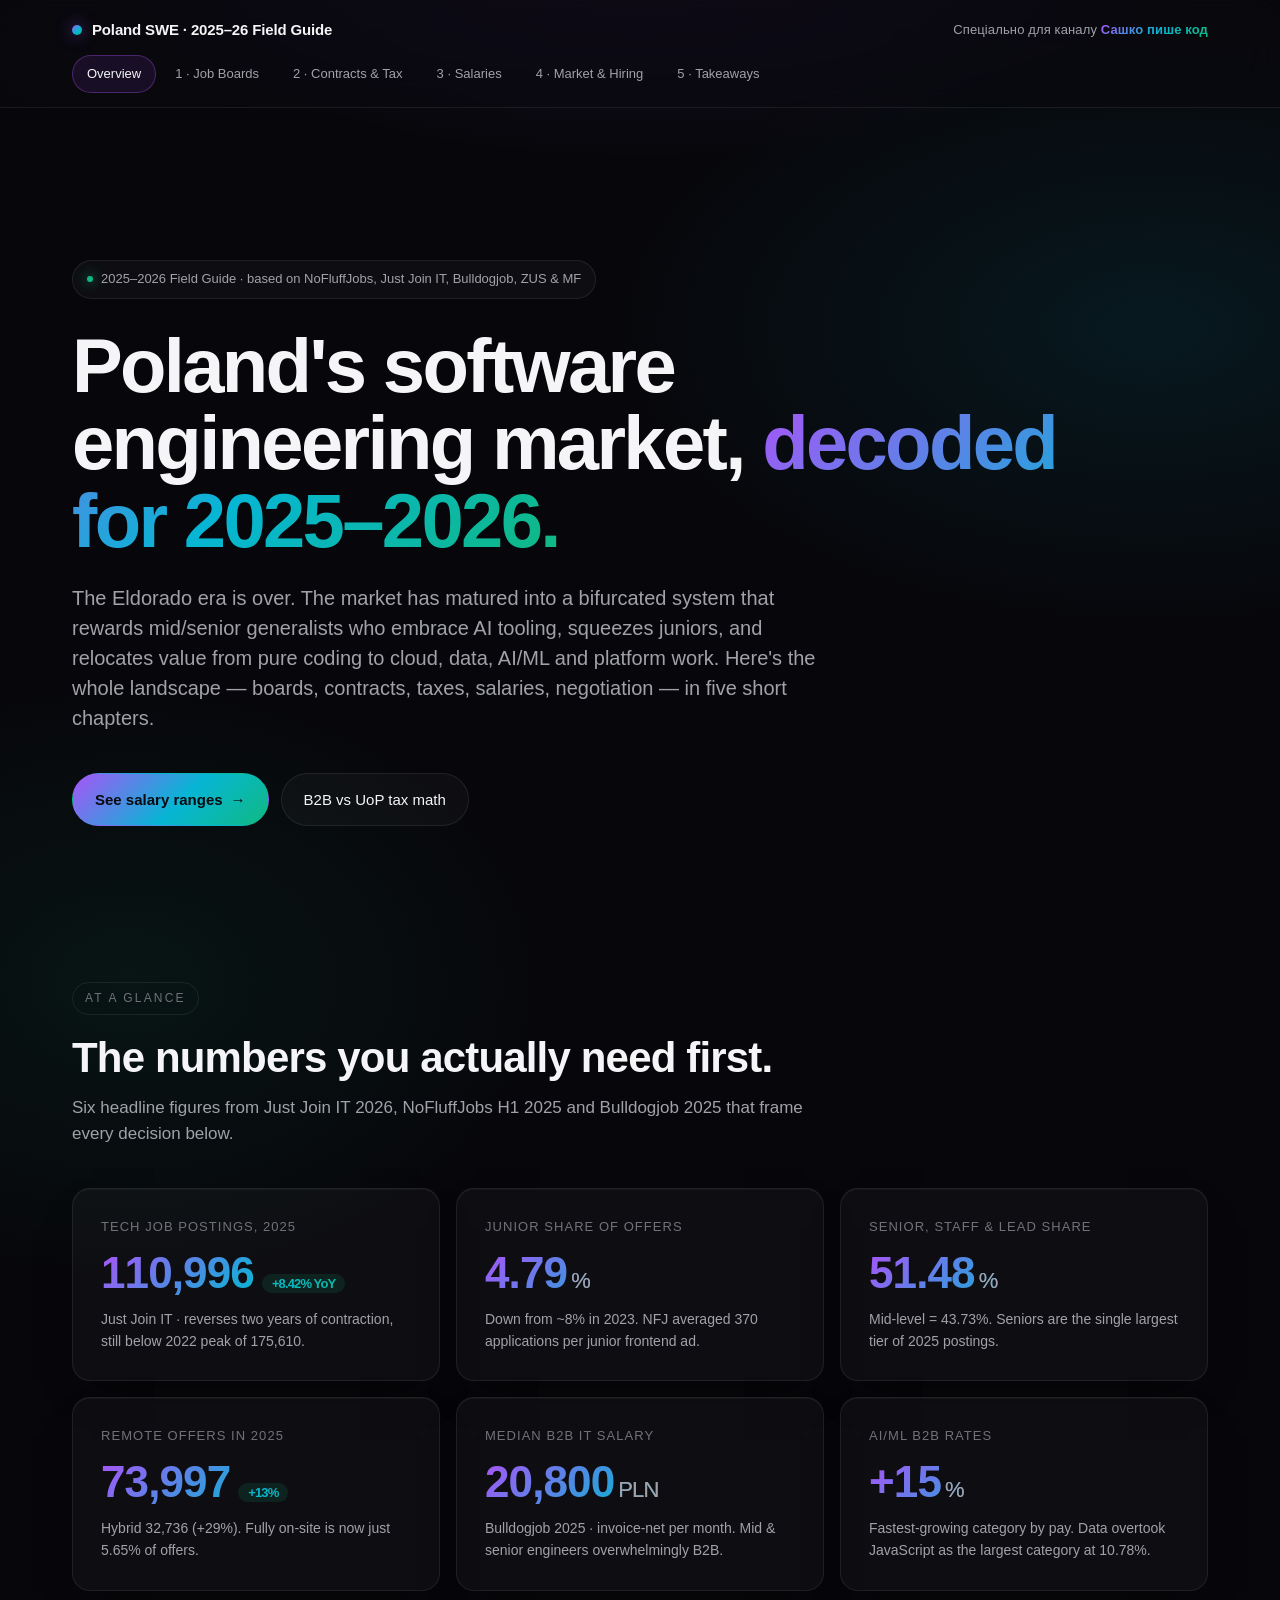
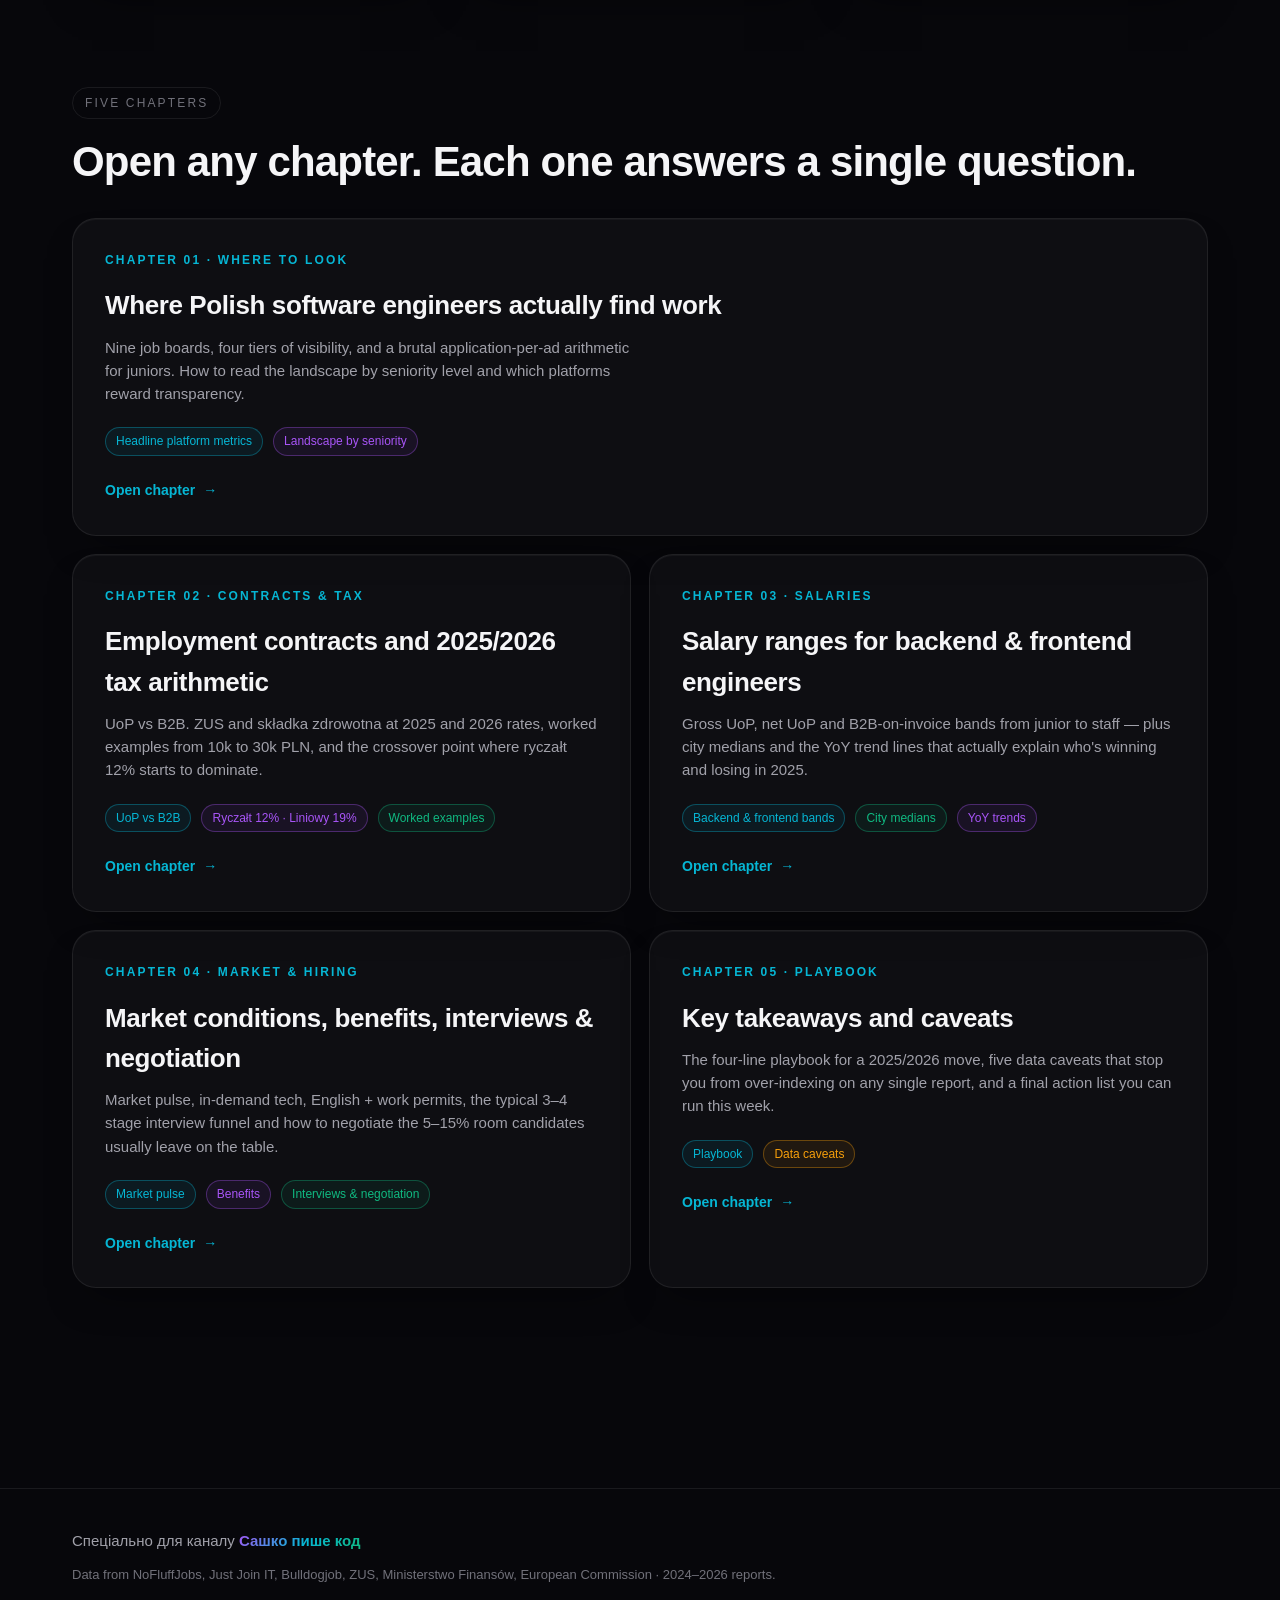
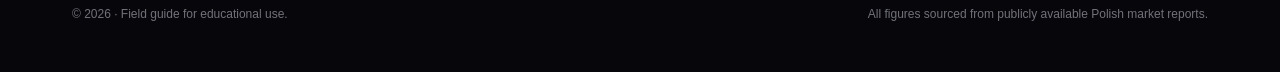
==== index.html @ 4f1bda91 "Add Poland SWE market 2025–2026 field guide (static HTML) Made-with: Cursor" ====
<!doctype html>
<html lang="en">
<head>
  <meta charset="utf-8" />
  <title>Poland SWE Market 2025–2026 · Overview</title>
  <meta name="viewport" content="width=1280" />
  <link rel="stylesheet" href="styles.css" />
</head>
<body>
  <header class="site-header">
    <div class="site-header__inner">
      <div class="site-header__top">
        <div class="wordmark">
          <span class="wordmark__dot"></span>
          <span>Poland SWE &middot; 2025–26 Field Guide</span>
        </div>
        <div class="channel-tag">
          Спеціально для каналу
          <a class="channel-link" href="https://www.youtube.com/@dev.sashko" target="_blank" rel="noopener">Сашко пише код</a>
        </div>
      </div>
      <nav class="site-nav">
        <a class="site-nav__link is-active" href="index.html">Overview</a>
        <a class="site-nav__link" href="01-job-boards.html">1 · Job Boards</a>
        <a class="site-nav__link" href="02-contracts-tax.html">2 · Contracts &amp; Tax</a>
        <a class="site-nav__link" href="03-salaries.html">3 · Salaries</a>
        <a class="site-nav__link" href="04-market-conditions.html">4 · Market &amp; Hiring</a>
        <a class="site-nav__link" href="05-takeaways.html">5 · Takeaways</a>
      </nav>
    </div>
  </header>

  <main>
    <section class="hero">
      <span class="hero__eyebrow"><span class="dot"></span> 2025–2026 Field Guide · based on NoFluffJobs, Just Join IT, Bulldogjob, ZUS &amp; MF</span>
      <h1 class="hero__title">
        Poland's software engineering market, <span class="grad">decoded for 2025&ndash;2026.</span>
      </h1>
      <p class="hero__sub">
        The Eldorado era is over. The market has matured into a bifurcated system that rewards mid/senior generalists who embrace AI tooling, squeezes juniors, and relocates value from pure coding to cloud, data, AI/ML and platform work. Here's the whole landscape — boards, contracts, taxes, salaries, negotiation — in five short chapters.
      </p>
      <div class="hero__ctas">
        <a class="btn btn--primary" href="03-salaries.html">See salary ranges <span class="btn__arrow">→</span></a>
        <a class="btn" href="02-contracts-tax.html">B2B vs UoP tax math</a>
      </div>
    </section>

    <section class="section">
      <div class="section-head">
        <span class="section__eyebrow">At a glance</span>
        <h2 class="section__title">The numbers you actually need first.</h2>
        <p class="section__sub">Six headline figures from Just Join IT 2026, NoFluffJobs H1 2025 and Bulldogjob 2025 that frame every decision below.</p>
      </div>
      <div class="stat-grid stat-grid--6">
        <div class="stat">
          <div class="stat__label">Tech job postings, 2025</div>
          <div class="stat__value">110,996<span class="stat__delta stat__delta--up">+8.42% YoY</span></div>
          <div class="stat__hint">Just Join IT · reverses two years of contraction, still below 2022 peak of 175,610.</div>
        </div>
        <div class="stat">
          <div class="stat__label">Junior share of offers</div>
          <div class="stat__value">4.79<span class="stat__unit">%</span></div>
          <div class="stat__hint">Down from ~8% in 2023. NFJ averaged 370 applications per junior frontend ad.</div>
        </div>
        <div class="stat">
          <div class="stat__label">Senior, staff &amp; lead share</div>
          <div class="stat__value">51.48<span class="stat__unit">%</span></div>
          <div class="stat__hint">Mid-level = 43.73%. Seniors are the single largest tier of 2025 postings.</div>
        </div>
        <div class="stat">
          <div class="stat__label">Remote offers in 2025</div>
          <div class="stat__value">73,997<span class="stat__delta stat__delta--up">+13%</span></div>
          <div class="stat__hint">Hybrid 32,736 (+29%). Fully on-site is now just 5.65% of offers.</div>
        </div>
        <div class="stat">
          <div class="stat__label">Median B2B IT salary</div>
          <div class="stat__value">20,800<span class="stat__unit">PLN</span></div>
          <div class="stat__hint">Bulldogjob 2025 · invoice-net per month. Mid &amp; senior engineers overwhelmingly B2B.</div>
        </div>
        <div class="stat">
          <div class="stat__label">AI/ML B2B rates</div>
          <div class="stat__value">+15<span class="stat__unit">%</span></div>
          <div class="stat__hint">Fastest-growing category by pay. Data overtook JavaScript as the largest category at 10.78%.</div>
        </div>
      </div>
    </section>

    <section class="section">
      <div class="section-head">
        <span class="section__eyebrow">Five chapters</span>
        <h2 class="section__title">Open any chapter. Each one answers a single question.</h2>
      </div>
      <div class="chapter-grid">
        <a class="chapter" href="01-job-boards.html">
          <div class="chapter__num">Chapter 01 · Where to look</div>
          <div class="chapter__title">Where Polish software engineers actually find work</div>
          <div class="chapter__desc">Nine job boards, four tiers of visibility, and a brutal application-per-ad arithmetic for juniors. How to read the landscape by seniority level and which platforms reward transparency.</div>
          <div class="chapter__meta">
            <span class="pill pill--cyan">Headline platform metrics</span>
            <span class="pill pill--violet">Landscape by seniority</span>
          </div>
          <span class="chapter__arrow">Open chapter <span class="arrow">→</span></span>
        </a>
        <a class="chapter" href="02-contracts-tax.html">
          <div class="chapter__num">Chapter 02 · Contracts &amp; tax</div>
          <div class="chapter__title">Employment contracts and 2025/2026 tax arithmetic</div>
          <div class="chapter__desc">UoP vs B2B. ZUS and składka zdrowotna at 2025 and 2026 rates, worked examples from 10k to 30k PLN, and the crossover point where ryczałt 12% starts to dominate.</div>
          <div class="chapter__meta">
            <span class="pill pill--cyan">UoP vs B2B</span>
            <span class="pill pill--violet">Ryczałt 12% · Liniowy 19%</span>
            <span class="pill pill--mint">Worked examples</span>
          </div>
          <span class="chapter__arrow">Open chapter <span class="arrow">→</span></span>
        </a>
        <a class="chapter" href="03-salaries.html">
          <div class="chapter__num">Chapter 03 · Salaries</div>
          <div class="chapter__title">Salary ranges for backend &amp; frontend engineers</div>
          <div class="chapter__desc">Gross UoP, net UoP and B2B-on-invoice bands from junior to staff — plus city medians and the YoY trend lines that actually explain who's winning and losing in 2025.</div>
          <div class="chapter__meta">
            <span class="pill pill--cyan">Backend &amp; frontend bands</span>
            <span class="pill pill--mint">City medians</span>
            <span class="pill pill--violet">YoY trends</span>
          </div>
          <span class="chapter__arrow">Open chapter <span class="arrow">→</span></span>
        </a>
        <a class="chapter" href="04-market-conditions.html">
          <div class="chapter__num">Chapter 04 · Market &amp; hiring</div>
          <div class="chapter__title">Market conditions, benefits, interviews &amp; negotiation</div>
          <div class="chapter__desc">Market pulse, in-demand tech, English + work permits, the typical 3–4 stage interview funnel and how to negotiate the 5–15% room candidates usually leave on the table.</div>
          <div class="chapter__meta">
            <span class="pill pill--cyan">Market pulse</span>
            <span class="pill pill--violet">Benefits</span>
            <span class="pill pill--mint">Interviews &amp; negotiation</span>
          </div>
          <span class="chapter__arrow">Open chapter <span class="arrow">→</span></span>
        </a>
        <a class="chapter" href="05-takeaways.html">
          <div class="chapter__num">Chapter 05 · Playbook</div>
          <div class="chapter__title">Key takeaways and caveats</div>
          <div class="chapter__desc">The four-line playbook for a 2025/2026 move, five data caveats that stop you from over-indexing on any single report, and a final action list you can run this week.</div>
          <div class="chapter__meta">
            <span class="pill pill--cyan">Playbook</span>
            <span class="pill pill--warm">Data caveats</span>
          </div>
          <span class="chapter__arrow">Open chapter <span class="arrow">→</span></span>
        </a>
      </div>
    </section>
  </main>

  <footer class="site-footer">
    <div class="site-footer__inner">
      <div class="site-footer__tag">
        Спеціально для каналу
        <a class="channel-link" href="https://www.youtube.com/@dev.sashko" target="_blank" rel="noopener">Сашко пише код</a>
      </div>
      <div class="site-footer__meta">
        Data from NoFluffJobs, Just Join IT, Bulldogjob, ZUS, Ministerstwo Finansów, European Commission · 2024–2026 reports.
      </div>
      <div class="site-footer__foot">
        <span>© 2026 · Field guide for educational use.</span>
        <span>All figures sourced from publicly available Polish market reports.</span>
      </div>
    </div>
  </footer>
</body>
</html>
---- styles.css ----
/* =========================================================
   Poland SWE Market 2025-2026 — shared design system
   Apple × modern-AI dark theme, desktop-only (1200px content)
   ========================================================= */

*,
*::before,
*::after {
  box-sizing: border-box;
  margin: 0;
  padding: 0;
}

:root {
  --bg: #07070b;
  --bg-elev: #0f0f15;
  --bg-card: rgba(255, 255, 255, 0.03);
  --border: rgba(255, 255, 255, 0.08);
  --border-strong: rgba(255, 255, 255, 0.14);
  --text: #f5f5f7;
  --text-dim: #a1a1aa;
  --text-muted: #71717a;

  --accent-1: #a855f7; /* violet */
  --accent-2: #06b6d4; /* cyan */
  --accent-3: #10b981; /* mint */
  --accent-warm: #f59e0b;
  --accent-danger: #ef4444;

  --grad: linear-gradient(135deg, #a855f7 0%, #06b6d4 55%, #10b981 100%);
  --grad-soft: linear-gradient(135deg, rgba(168, 85, 247, 0.18), rgba(6, 182, 212, 0.14), rgba(16, 185, 129, 0.18));

  --radius-sm: 10px;
  --radius: 18px;
  --radius-lg: 24px;

  --shadow-card: 0 1px 0 rgba(255, 255, 255, 0.04) inset, 0 20px 40px -20px rgba(0, 0, 0, 0.6);
  --shadow-hero: 0 40px 80px -40px rgba(168, 85, 247, 0.35);

  --content: 1200px;
}

html {
  background: var(--bg);
  color-scheme: dark;
}

body {
  font-family: -apple-system, BlinkMacSystemFont, "SF Pro Display", "SF Pro Text", "Inter", "Segoe UI", sans-serif;
  font-size: 16px;
  line-height: 1.55;
  color: var(--text);
  background:
    radial-gradient(1100px 600px at 50% -200px, rgba(168, 85, 247, 0.18), transparent 60%),
    radial-gradient(900px 500px at 90% 10%, rgba(6, 182, 212, 0.10), transparent 60%),
    radial-gradient(700px 500px at 10% 30%, rgba(16, 185, 129, 0.08), transparent 60%),
    var(--bg);
  min-height: 100vh;
  min-width: 1280px;
  -webkit-font-smoothing: antialiased;
  text-rendering: optimizeLegibility;
}

a {
  color: inherit;
  text-decoration: none;
}

/* =========================================================
   Header / nav
   ========================================================= */

.site-header {
  position: sticky;
  top: 0;
  z-index: 50;
  backdrop-filter: saturate(160%) blur(20px);
  -webkit-backdrop-filter: saturate(160%) blur(20px);
  background: rgba(10, 10, 15, 0.65);
  border-bottom: 1px solid var(--border);
}

.site-header__inner {
  max-width: var(--content);
  margin: 0 auto;
  padding: 18px 32px 0;
}

.site-header__top {
  display: flex;
  align-items: center;
  justify-content: space-between;
  gap: 24px;
}

.wordmark {
  display: flex;
  align-items: center;
  gap: 10px;
  font-weight: 600;
  font-size: 15px;
  letter-spacing: -0.01em;
}

.wordmark__dot {
  width: 10px;
  height: 10px;
  border-radius: 999px;
  background: var(--grad);
  box-shadow: 0 0 16px rgba(168, 85, 247, 0.65);
}

.channel-tag {
  font-size: 13px;
  color: var(--text-dim);
  letter-spacing: 0.01em;
}

.channel-link {
  background: var(--grad);
  -webkit-background-clip: text;
  background-clip: text;
  -webkit-text-fill-color: transparent;
  font-weight: 600;
  border-bottom: 1px solid transparent;
  transition: border-color 0.2s ease;
}

.channel-link:hover {
  border-bottom-color: rgba(168, 85, 247, 0.5);
}

.site-nav {
  display: flex;
  gap: 4px;
  margin-top: 14px;
  padding-bottom: 14px;
  overflow-x: auto;
}

.site-nav__link {
  padding: 8px 14px;
  border-radius: 999px;
  font-size: 13px;
  color: var(--text-dim);
  border: 1px solid transparent;
  transition: color 0.2s ease, background 0.2s ease, border-color 0.2s ease;
  white-space: nowrap;
}

.site-nav__link:hover {
  color: var(--text);
  background: rgba(255, 255, 255, 0.04);
  border-color: var(--border);
}

.site-nav__link.is-active {
  color: var(--text);
  background: rgba(168, 85, 247, 0.10);
  border-color: rgba(168, 85, 247, 0.35);
}

/* =========================================================
   Layout primitives
   ========================================================= */

main {
  max-width: var(--content);
  margin: 0 auto;
  padding: 72px 32px 120px;
}

.section {
  margin-top: 96px;
}

.section:first-of-type {
  margin-top: 0;
}

.section__eyebrow {
  display: inline-block;
  font-size: 12px;
  letter-spacing: 0.18em;
  text-transform: uppercase;
  color: var(--text-muted);
  padding: 6px 12px;
  border: 1px solid var(--border);
  border-radius: 999px;
  margin-bottom: 20px;
}

.section__title {
  font-size: 42px;
  line-height: 1.1;
  letter-spacing: -0.02em;
  font-weight: 600;
  margin-bottom: 14px;
}

.section__sub {
  font-size: 17px;
  color: var(--text-dim);
  max-width: 760px;
  margin-bottom: 40px;
}

.section-head {
  margin-bottom: 32px;
}

.subsection {
  margin-top: 56px;
}

.subsection__kicker {
  font-size: 13px;
  color: var(--accent-2);
  font-weight: 600;
  letter-spacing: 0.04em;
  text-transform: uppercase;
  margin-bottom: 8px;
}

.subsection__title {
  font-size: 28px;
  font-weight: 600;
  letter-spacing: -0.015em;
  margin-bottom: 10px;
}

.subsection__lede {
  font-size: 16px;
  color: var(--text-dim);
  max-width: 760px;
  margin-bottom: 28px;
}

/* =========================================================
   Hero
   ========================================================= */

.hero {
  padding: 80px 0 60px;
  text-align: left;
}

.hero__eyebrow {
  display: inline-flex;
  align-items: center;
  gap: 8px;
  font-size: 13px;
  color: var(--text-dim);
  background: var(--bg-card);
  border: 1px solid var(--border);
  padding: 8px 14px;
  border-radius: 999px;
  margin-bottom: 28px;
}

.hero__eyebrow .dot {
  width: 6px;
  height: 6px;
  border-radius: 999px;
  background: var(--accent-3);
  box-shadow: 0 0 12px var(--accent-3);
}

.hero__title {
  font-size: 76px;
  line-height: 1.02;
  letter-spacing: -0.035em;
  font-weight: 600;
  max-width: 1000px;
}

.hero__title .grad {
  background: var(--grad);
  -webkit-background-clip: text;
  background-clip: text;
  -webkit-text-fill-color: transparent;
}

.hero__sub {
  margin-top: 24px;
  font-size: 20px;
  color: var(--text-dim);
  max-width: 760px;
  line-height: 1.5;
}

.hero__ctas {
  margin-top: 40px;
  display: flex;
  gap: 12px;
}

.btn {
  display: inline-flex;
  align-items: center;
  gap: 8px;
  padding: 14px 22px;
  border-radius: 999px;
  font-size: 15px;
  font-weight: 500;
  border: 1px solid var(--border);
  background: var(--bg-card);
  color: var(--text);
  transition: background 0.2s ease, border-color 0.2s ease, transform 0.2s ease;
}

.btn:hover {
  background: rgba(255, 255, 255, 0.06);
  border-color: var(--border-strong);
  transform: translateY(-1px);
}

.btn--primary {
  background: var(--grad);
  border-color: transparent;
  color: #0a0a0f;
  font-weight: 600;
}

.btn--primary:hover {
  filter: brightness(1.08);
}

.btn__arrow {
  transition: transform 0.2s ease;
}

.btn:hover .btn__arrow {
  transform: translateX(3px);
}

/* =========================================================
   Stat grid (bento)
   ========================================================= */

.stat-grid {
  display: grid;
  grid-template-columns: repeat(3, 1fr);
  gap: 16px;
}

.stat-grid--6 {
  grid-template-columns: repeat(3, 1fr);
}

.stat {
  position: relative;
  padding: 28px;
  border: 1px solid var(--border);
  border-radius: var(--radius);
  background: var(--bg-card);
  box-shadow: var(--shadow-card);
  overflow: hidden;
}

.stat::before {
  content: "";
  position: absolute;
  inset: 0;
  background: var(--grad-soft);
  opacity: 0;
  transition: opacity 0.3s ease;
  pointer-events: none;
}

.stat:hover::before {
  opacity: 1;
}

.stat__label {
  font-size: 13px;
  color: var(--text-muted);
  text-transform: uppercase;
  letter-spacing: 0.08em;
  margin-bottom: 14px;
  position: relative;
}

.stat__value {
  font-size: 44px;
  font-weight: 600;
  letter-spacing: -0.02em;
  line-height: 1;
  font-variant-numeric: tabular-nums;
  background: var(--grad);
  -webkit-background-clip: text;
  background-clip: text;
  -webkit-text-fill-color: transparent;
  position: relative;
}

.stat__unit {
  font-size: 22px;
  font-weight: 500;
  margin-left: 4px;
  color: var(--text-dim);
  -webkit-text-fill-color: var(--text-dim);
}

.stat__hint {
  margin-top: 14px;
  font-size: 14px;
  color: var(--text-dim);
  position: relative;
}

.stat__delta {
  display: inline-flex;
  align-items: center;
  gap: 4px;
  font-size: 13px;
  font-weight: 600;
  padding: 3px 10px;
  border-radius: 999px;
  margin-left: 8px;
}

.stat__delta--up {
  color: var(--accent-3);
  background: rgba(16, 185, 129, 0.12);
}

.stat__delta--down {
  color: var(--accent-danger);
  background: rgba(239, 68, 68, 0.12);
}

/* =========================================================
   Chapter cards (index page)
   ========================================================= */

.chapter-grid {
  display: grid;
  grid-template-columns: 1fr 1fr;
  gap: 18px;
}

.chapter-grid .chapter:first-child {
  grid-column: span 2;
}

.chapter {
  display: block;
  padding: 32px;
  border: 1px solid var(--border);
  border-radius: var(--radius-lg);
  background: var(--bg-card);
  box-shadow: var(--shadow-card);
  transition: transform 0.25s ease, border-color 0.25s ease, background 0.25s ease;
  position: relative;
  overflow: hidden;
}

.chapter:hover {
  transform: translateY(-3px);
  border-color: var(--border-strong);
  background: rgba(255, 255, 255, 0.04);
}

.chapter__num {
  font-size: 12px;
  font-weight: 600;
  letter-spacing: 0.18em;
  text-transform: uppercase;
  color: var(--accent-2);
  margin-bottom: 16px;
}

.chapter__title {
  font-size: 26px;
  font-weight: 600;
  letter-spacing: -0.015em;
  margin-bottom: 10px;
}

.chapter__desc {
  font-size: 15px;
  color: var(--text-dim);
  max-width: 540px;
  margin-bottom: 22px;
}

.chapter__meta {
  display: flex;
  gap: 10px;
  flex-wrap: wrap;
  margin-bottom: 22px;
}

.chapter__arrow {
  display: inline-flex;
  align-items: center;
  gap: 8px;
  font-size: 14px;
  font-weight: 600;
  color: var(--accent-2);
}

.chapter__arrow svg,
.chapter__arrow .arrow {
  transition: transform 0.2s ease;
}

.chapter:hover .chapter__arrow .arrow {
  transform: translateX(4px);
}

/* =========================================================
   Pill / badges
   ========================================================= */

.pill {
  display: inline-flex;
  align-items: center;
  gap: 6px;
  padding: 4px 10px;
  border-radius: 999px;
  font-size: 12px;
  font-weight: 500;
  border: 1px solid var(--border);
  color: var(--text-dim);
  background: rgba(255, 255, 255, 0.02);
}

.pill--grad {
  background: var(--grad-soft);
  border-color: rgba(168, 85, 247, 0.35);
  color: var(--text);
}

.pill--warm {
  color: var(--accent-warm);
  border-color: rgba(245, 158, 11, 0.35);
  background: rgba(245, 158, 11, 0.08);
}

.pill--mint {
  color: var(--accent-3);
  border-color: rgba(16, 185, 129, 0.35);
  background: rgba(16, 185, 129, 0.08);
}

.pill--cyan {
  color: var(--accent-2);
  border-color: rgba(6, 182, 212, 0.35);
  background: rgba(6, 182, 212, 0.08);
}

.pill--violet {
  color: var(--accent-1);
  border-color: rgba(168, 85, 247, 0.35);
  background: rgba(168, 85, 247, 0.08);
}

/* =========================================================
   Tables
   ========================================================= */

.table-wrap {
  border: 1px solid var(--border);
  border-radius: var(--radius);
  background: var(--bg-card);
  overflow: hidden;
  box-shadow: var(--shadow-card);
}

table.data {
  width: 100%;
  border-collapse: separate;
  border-spacing: 0;
  font-size: 14px;
}

table.data thead th {
  text-align: left;
  font-size: 12px;
  font-weight: 600;
  letter-spacing: 0.08em;
  text-transform: uppercase;
  color: var(--text-muted);
  padding: 16px 20px;
  background: rgba(255, 255, 255, 0.02);
  border-bottom: 1px solid var(--border);
}

table.data tbody td {
  padding: 16px 20px;
  border-bottom: 1px solid var(--border);
  color: var(--text);
  vertical-align: top;
}

table.data tbody tr:last-child td {
  border-bottom: none;
}

table.data tbody tr:hover td {
  background: rgba(255, 255, 255, 0.02);
}

table.data td.num,
table.data th.num {
  text-align: right;
  font-variant-numeric: tabular-nums;
}

table.data td.strong,
table.data th.strong {
  font-weight: 600;
}

table.data td .pill {
  margin-right: 4px;
}

table.data .row-name {
  font-weight: 600;
  color: var(--text);
}

/* =========================================================
   Bar charts (pure CSS)
   ========================================================= */

.bars {
  display: flex;
  flex-direction: column;
  gap: 14px;
}

.bar {
  display: grid;
  grid-template-columns: 180px 1fr 90px;
  align-items: center;
  gap: 16px;
}

.bar--wide {
  grid-template-columns: 240px 1fr 110px;
}

.bar__label {
  font-size: 14px;
  color: var(--text);
  font-weight: 500;
}

.bar__track {
  height: 10px;
  background: rgba(255, 255, 255, 0.05);
  border-radius: 999px;
  overflow: hidden;
  position: relative;
}

.bar__fill {
  height: 100%;
  border-radius: 999px;
  background: var(--grad);
  box-shadow: 0 0 18px rgba(168, 85, 247, 0.25);
}

.bar__fill--down {
  background: linear-gradient(135deg, #ef4444, #f59e0b);
  box-shadow: 0 0 18px rgba(239, 68, 68, 0.25);
}

.bar__fill--flat {
  background: linear-gradient(135deg, #52525b, #71717a);
  box-shadow: none;
}

.bar__value {
  font-size: 14px;
  font-weight: 600;
  text-align: right;
  color: var(--text);
  font-variant-numeric: tabular-nums;
}

.bar__value--down {
  color: var(--accent-danger);
}

.bar__value--up {
  color: var(--accent-3);
}

/* =========================================================
   Three-column & four-column card grids
   ========================================================= */

.col-grid {
  display: grid;
  gap: 16px;
}

.col-grid--2 {
  grid-template-columns: 1fr 1fr;
}

.col-grid--3 {
  grid-template-columns: repeat(3, 1fr);
}

.col-grid--4 {
  grid-template-columns: repeat(4, 1fr);
}

.card {
  padding: 28px;
  border: 1px solid var(--border);
  border-radius: var(--radius);
  background: var(--bg-card);
  box-shadow: var(--shadow-card);
}

.card--accent {
  border-color: rgba(168, 85, 247, 0.35);
  background: linear-gradient(180deg, rgba(168, 85, 247, 0.08), rgba(168, 85, 247, 0.02));
}

.card__kicker {
  font-size: 12px;
  letter-spacing: 0.14em;
  text-transform: uppercase;
  color: var(--text-muted);
  margin-bottom: 14px;
}

.card__title {
  font-size: 22px;
  font-weight: 600;
  letter-spacing: -0.015em;
  margin-bottom: 12px;
}

.card__big {
  font-size: 38px;
  font-weight: 600;
  letter-spacing: -0.02em;
  line-height: 1;
  background: var(--grad);
  -webkit-background-clip: text;
  background-clip: text;
  -webkit-text-fill-color: transparent;
  margin-bottom: 18px;
  font-variant-numeric: tabular-nums;
}

.card ul {
  list-style: none;
  padding: 0;
  margin: 12px 0 0;
}

.card ul li {
  font-size: 14px;
  color: var(--text-dim);
  padding: 8px 0 8px 20px;
  position: relative;
  line-height: 1.55;
  border-top: 1px solid var(--border);
}

.card ul li:first-child {
  border-top: none;
}

.card ul li::before {
  content: "";
  position: absolute;
  left: 0;
  top: 16px;
  width: 8px;
  height: 8px;
  border-radius: 999px;
  background: var(--grad);
}

.card__foot {
  margin-top: 14px;
  font-size: 13px;
  color: var(--text-muted);
}

/* =========================================================
   Compare (UoP vs B2B)
   ========================================================= */

.compare {
  display: grid;
  grid-template-columns: 1fr 1fr;
  gap: 18px;
}

.compare__side {
  padding: 32px;
  border: 1px solid var(--border);
  border-radius: var(--radius-lg);
  background: var(--bg-card);
  box-shadow: var(--shadow-card);
}

.compare__side--a {
  border-color: rgba(6, 182, 212, 0.35);
  background: linear-gradient(180deg, rgba(6, 182, 212, 0.06), transparent);
}

.compare__side--b {
  border-color: rgba(168, 85, 247, 0.35);
  background: linear-gradient(180deg, rgba(168, 85, 247, 0.06), transparent);
}

.compare__head {
  display: flex;
  align-items: baseline;
  justify-content: space-between;
  margin-bottom: 18px;
  padding-bottom: 18px;
  border-bottom: 1px solid var(--border);
}

.compare__name {
  font-size: 24px;
  font-weight: 600;
  letter-spacing: -0.015em;
}

.compare__tag {
  font-size: 12px;
  color: var(--text-muted);
  text-transform: uppercase;
  letter-spacing: 0.14em;
}

.compare__row {
  display: grid;
  grid-template-columns: 40% 1fr;
  gap: 14px;
  padding: 12px 0;
  border-bottom: 1px dashed var(--border);
  font-size: 14px;
}

.compare__row:last-child {
  border-bottom: none;
}

.compare__k {
  color: var(--text-muted);
}

.compare__v {
  color: var(--text);
  font-weight: 500;
}

/* =========================================================
   Callouts
   ========================================================= */

.callout {
  margin-top: 32px;
  padding: 24px 28px;
  border: 1px solid var(--border);
  border-left: 3px solid var(--accent-1);
  border-radius: var(--radius);
  background: linear-gradient(90deg, rgba(168, 85, 247, 0.08), transparent 60%);
  font-size: 15px;
  color: var(--text-dim);
  line-height: 1.6;
}

.callout strong {
  color: var(--text);
}

.callout--mint {
  border-left-color: var(--accent-3);
  background: linear-gradient(90deg, rgba(16, 185, 129, 0.08), transparent 60%);
}

.callout--cyan {
  border-left-color: var(--accent-2);
  background: linear-gradient(90deg, rgba(6, 182, 212, 0.08), transparent 60%);
}

.callout--warm {
  border-left-color: var(--accent-warm);
  background: linear-gradient(90deg, rgba(245, 158, 11, 0.08), transparent 60%);
}

.callout__title {
  color: var(--text);
  font-weight: 600;
  font-size: 16px;
  margin-bottom: 6px;
}

/* =========================================================
   Process steps (interview funnel)
   ========================================================= */

.steps {
  display: grid;
  grid-template-columns: repeat(4, 1fr);
  gap: 12px;
  margin-top: 12px;
}

.step {
  padding: 24px;
  border: 1px solid var(--border);
  border-radius: var(--radius);
  background: var(--bg-card);
  position: relative;
}

.step__num {
  display: inline-flex;
  align-items: center;
  justify-content: center;
  width: 32px;
  height: 32px;
  border-radius: 999px;
  background: var(--grad);
  color: #0a0a0f;
  font-weight: 700;
  font-size: 14px;
  margin-bottom: 14px;
}

.step__title {
  font-size: 15px;
  font-weight: 600;
  margin-bottom: 6px;
}

.step__meta {
  font-size: 13px;
  color: var(--text-dim);
}

/* =========================================================
   List highlights (ordered takeaways)
   ========================================================= */

.caveats {
  counter-reset: cav;
  display: grid;
  grid-template-columns: 1fr 1fr;
  gap: 14px;
  list-style: none;
  padding: 0;
  margin: 0;
}

.caveats li {
  counter-increment: cav;
  padding: 22px 24px 22px 66px;
  border: 1px solid var(--border);
  border-radius: var(--radius);
  background: var(--bg-card);
  position: relative;
  font-size: 14px;
  color: var(--text-dim);
  line-height: 1.55;
}

.caveats li::before {
  content: "0" counter(cav);
  position: absolute;
  left: 22px;
  top: 20px;
  font-size: 22px;
  font-weight: 600;
  background: var(--grad);
  -webkit-background-clip: text;
  background-clip: text;
  -webkit-text-fill-color: transparent;
  font-variant-numeric: tabular-nums;
}

.caveats li strong {
  color: var(--text);
  display: block;
  margin-bottom: 4px;
  font-weight: 600;
}

/* =========================================================
   Playbook bentos (takeaways)
   ========================================================= */

.bento {
  display: grid;
  grid-template-columns: repeat(4, 1fr);
  gap: 16px;
}

.bento__item {
  padding: 32px;
  border: 1px solid var(--border);
  border-radius: var(--radius-lg);
  background: var(--bg-card);
  box-shadow: var(--shadow-card);
  min-height: 220px;
  position: relative;
  overflow: hidden;
}

.bento__item--wide {
  grid-column: span 2;
}

.bento__item--tall {
  grid-row: span 2;
}

.bento__kicker {
  font-size: 12px;
  color: var(--accent-2);
  font-weight: 600;
  letter-spacing: 0.14em;
  text-transform: uppercase;
  margin-bottom: 16px;
}

.bento__title {
  font-size: 24px;
  font-weight: 600;
  letter-spacing: -0.015em;
  line-height: 1.2;
  margin-bottom: 12px;
}

.bento__body {
  font-size: 14px;
  color: var(--text-dim);
  line-height: 1.6;
}

/* =========================================================
   Quote
   ========================================================= */

.quote {
  padding: 36px 40px;
  border: 1px solid var(--border);
  border-radius: var(--radius-lg);
  background: var(--bg-card);
  margin-top: 24px;
  font-size: 22px;
  line-height: 1.4;
  letter-spacing: -0.01em;
  color: var(--text);
  position: relative;
}

.quote::before {
  content: "\201C";
  position: absolute;
  left: 24px;
  top: -10px;
  font-size: 96px;
  line-height: 1;
  color: rgba(168, 85, 247, 0.25);
  font-family: Georgia, serif;
}

.quote__cite {
  margin-top: 16px;
  font-size: 13px;
  color: var(--text-muted);
  text-transform: uppercase;
  letter-spacing: 0.1em;
}

/* =========================================================
   Footer
   ========================================================= */

.site-footer {
  margin-top: 80px;
  border-top: 1px solid var(--border);
  padding: 40px 0 48px;
  color: var(--text-muted);
  font-size: 13px;
}

.site-footer__inner {
  max-width: var(--content);
  margin: 0 auto;
  padding: 0 32px;
  display: flex;
  flex-direction: column;
  gap: 12px;
}

.site-footer__tag {
  font-size: 15px;
  color: var(--text-dim);
}

.site-footer__meta {
  color: var(--text-muted);
  line-height: 1.6;
}

.site-footer__foot {
  display: flex;
  justify-content: space-between;
  margin-top: 8px;
  font-size: 12px;
  color: var(--text-muted);
}

/* =========================================================
   Utility
   ========================================================= */

.mt-8 { margin-top: 8px; }
.mt-16 { margin-top: 16px; }
.mt-24 { margin-top: 24px; }
.mt-32 { margin-top: 32px; }
.mt-48 { margin-top: 48px; }

.text-dim { color: var(--text-dim); }
.text-muted { color: var(--text-muted); }
.text-grad {
  background: var(--grad);
  -webkit-background-clip: text;
  background-clip: text;
  -webkit-text-fill-color: transparent;
}

.tabular {
  font-variant-numeric: tabular-nums;
}
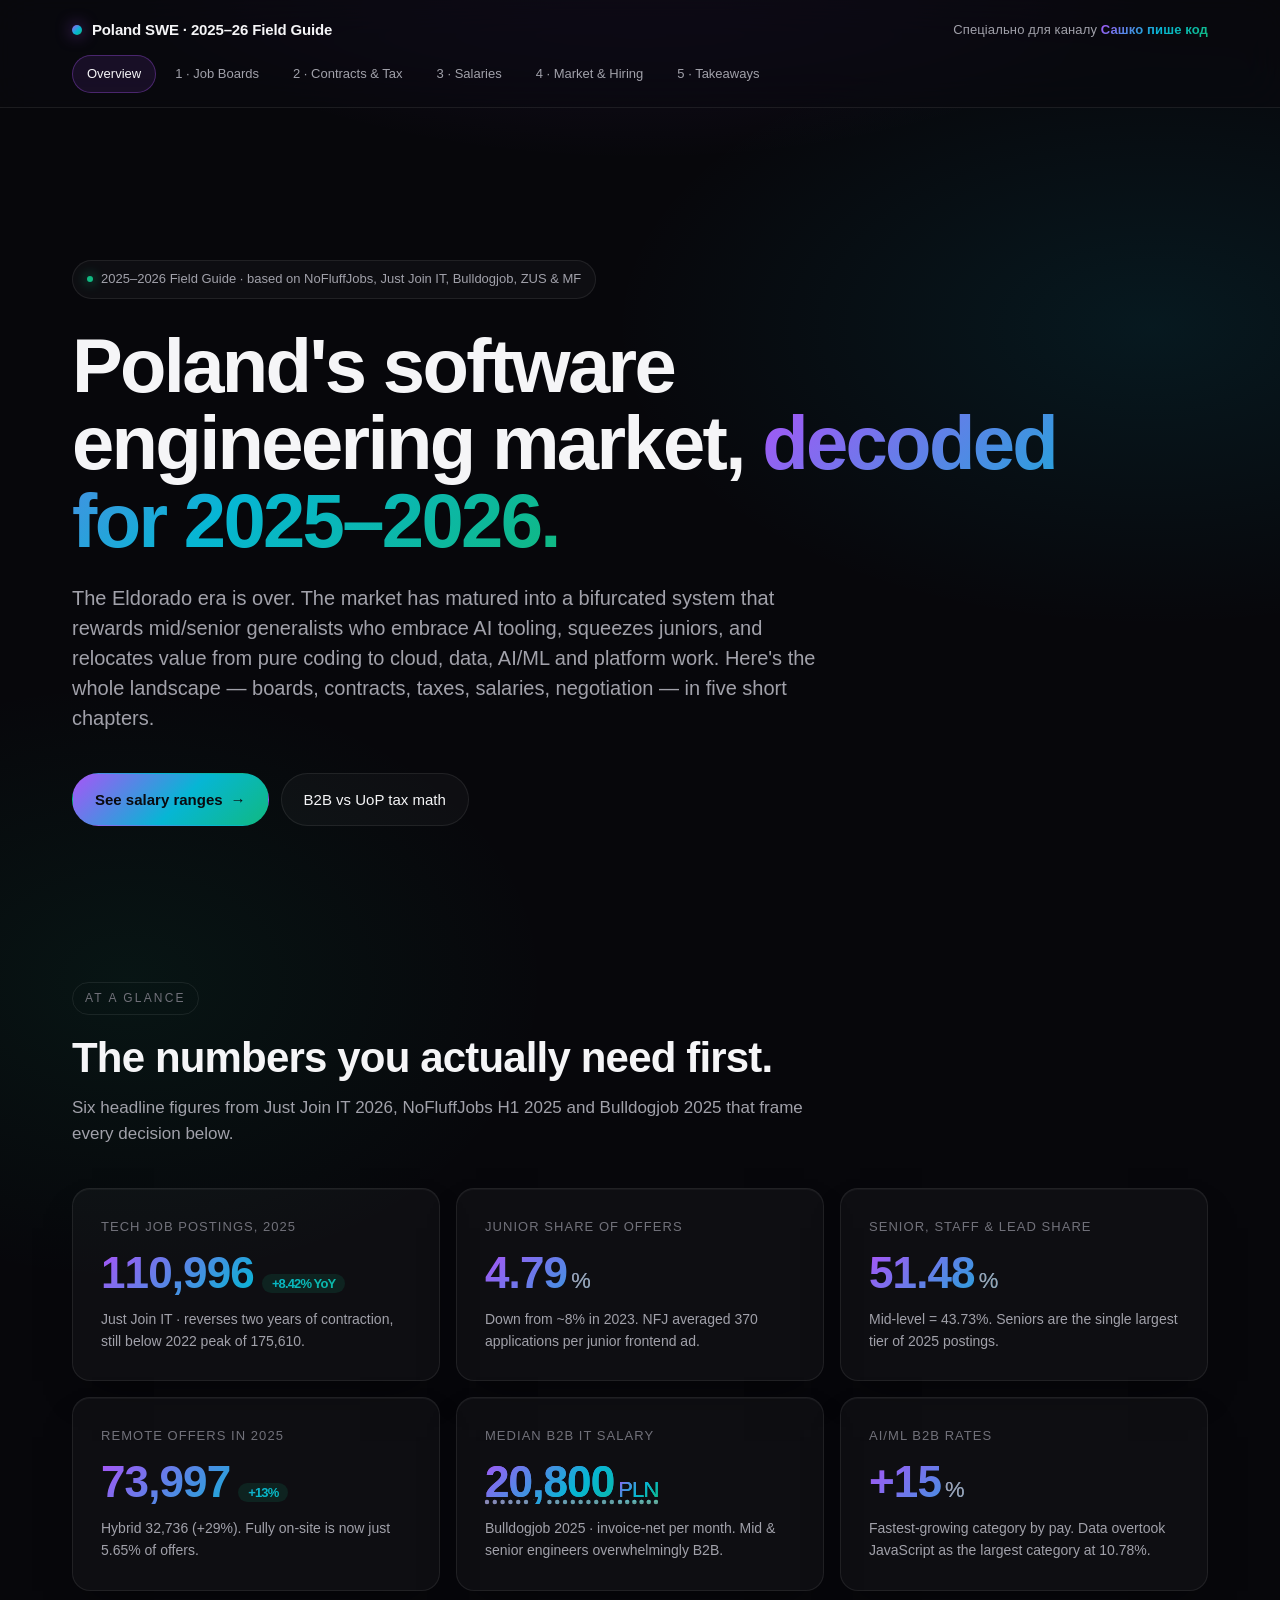
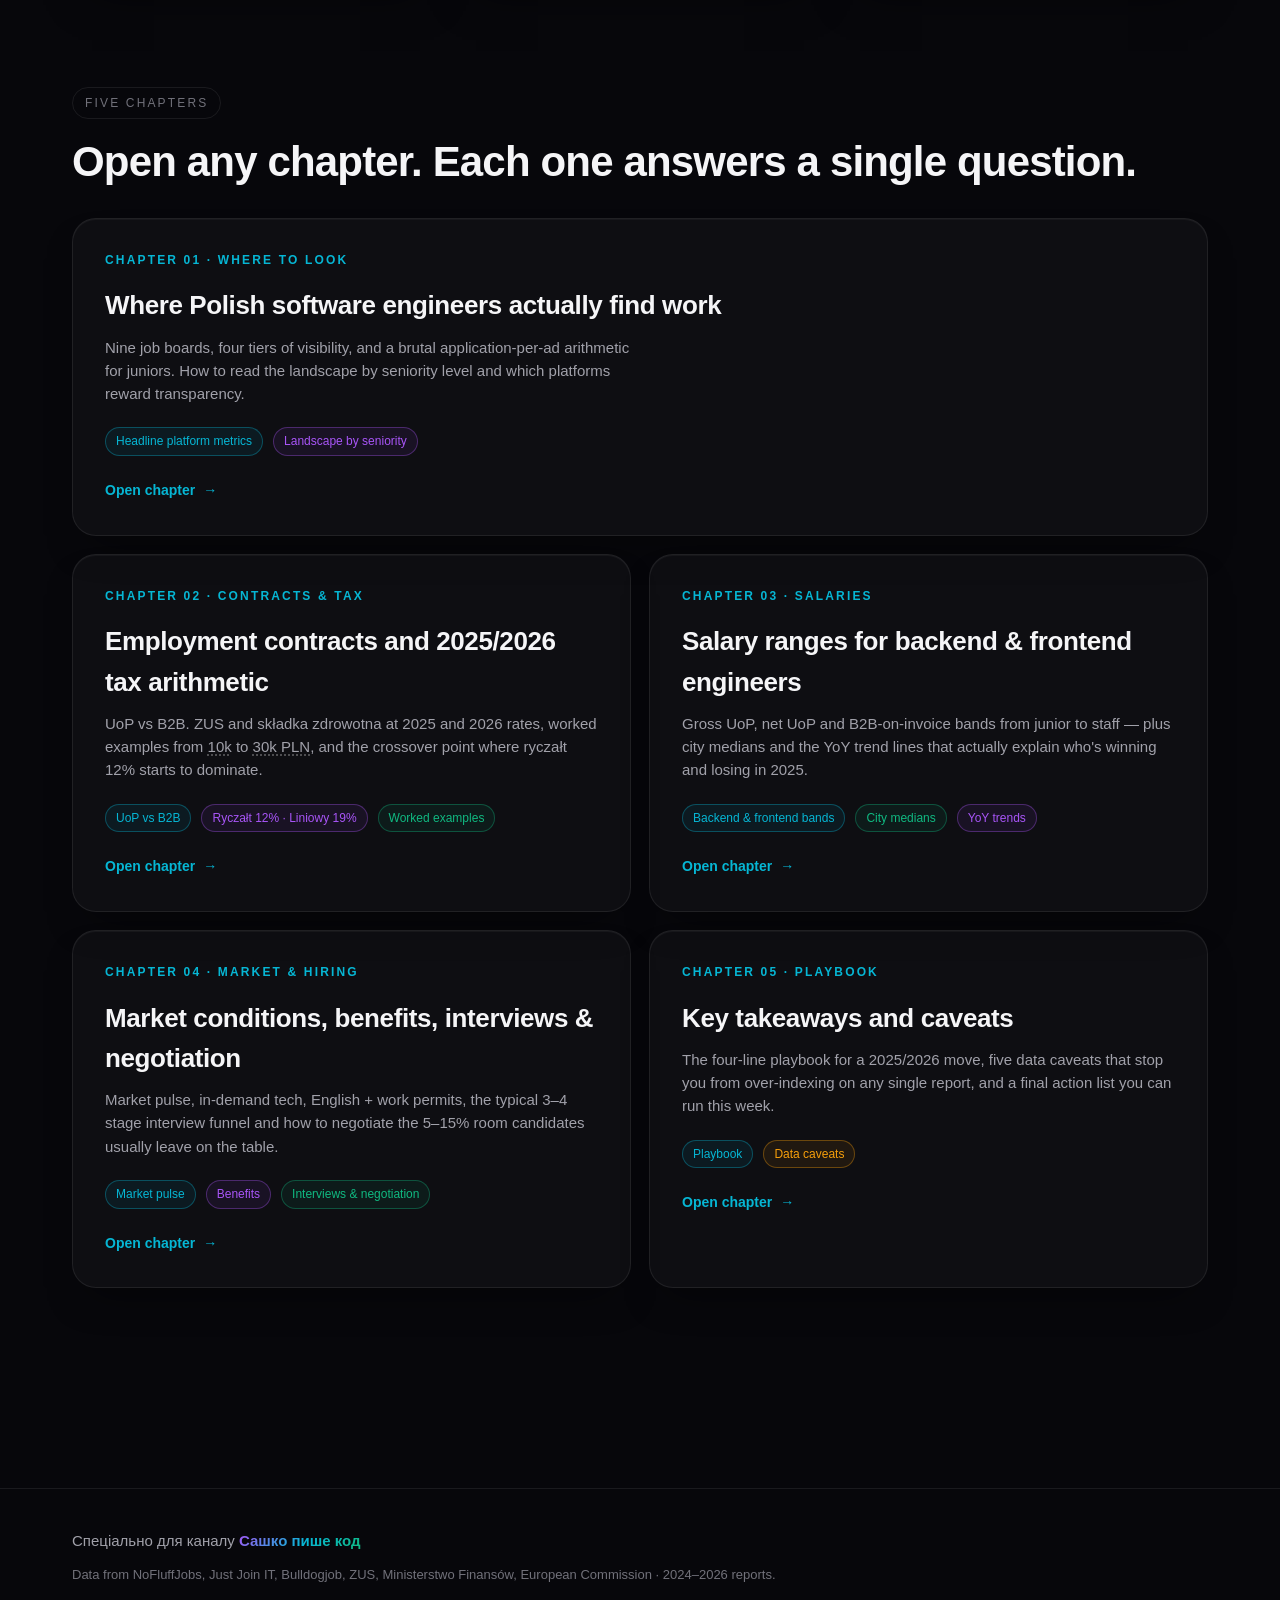
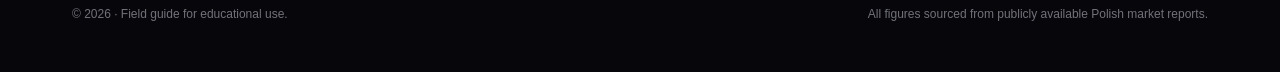
==== commit 0e0b0258: "Add USD tooltips for PLN amounts ($1 = 3.55 PLN) Made-with: Cursor" ====
--- a/index.html
+++ b/index.html
@@ -74,7 +74,7 @@
         </div>
         <div class="stat">
           <div class="stat__label">Median B2B IT salary</div>
-          <div class="stat__value">20,800<span class="stat__unit">PLN</span></div>
+          <div class="stat__value"><span class="pln-tip" data-pln="20800">20,800<span class="stat__unit">PLN</span></span></div>
           <div class="stat__hint">Bulldogjob 2025 · invoice-net per month. Mid &amp; senior engineers overwhelmingly B2B.</div>
         </div>
         <div class="stat">
@@ -104,7 +104,7 @@
         <a class="chapter" href="02-contracts-tax.html">
           <div class="chapter__num">Chapter 02 · Contracts &amp; tax</div>
           <div class="chapter__title">Employment contracts and 2025/2026 tax arithmetic</div>
-          <div class="chapter__desc">UoP vs B2B. ZUS and składka zdrowotna at 2025 and 2026 rates, worked examples from 10k to 30k PLN, and the crossover point where ryczałt 12% starts to dominate.</div>
+          <div class="chapter__desc">UoP vs B2B. ZUS and składka zdrowotna at 2025 and 2026 rates, worked examples from <span class="pln-tip" data-pln="10000">10k</span> to <span class="pln-tip" data-pln="30000">30k PLN</span>, and the crossover point where ryczałt 12% starts to dominate.</div>
           <div class="chapter__meta">
             <span class="pill pill--cyan">UoP vs B2B</span>
             <span class="pill pill--violet">Ryczałt 12% · Liniowy 19%</span>
@@ -163,5 +163,6 @@
       </div>
     </div>
   </footer>
+  <script src="pln-tip.js" defer></script>
 </body>
 </html>
--- a/styles.css
+++ b/styles.css
@@ -1143,3 +1143,53 @@
 .tabular {
   font-variant-numeric: tabular-nums;
 }
+
+/* PLN → USD tooltips ($1 = 3.55 PLN) — see pln-tip.js */
+.pln-tip {
+  cursor: help;
+  text-decoration: underline;
+  text-decoration-style: dotted;
+  text-underline-offset: 3px;
+  text-decoration-color: rgba(255, 255, 255, 0.35);
+}
+
+.pln-tip-float {
+  position: fixed;
+  z-index: 10000;
+  max-width: min(320px, calc(100vw - 16px));
+  padding: 8px 12px;
+  border-radius: 8px;
+  font-size: 13px;
+  font-weight: 500;
+  line-height: 1.35;
+  color: var(--text);
+  background: var(--bg-elev);
+  border: 1px solid var(--border-strong);
+  box-shadow: 0 12px 32px rgba(0, 0, 0, 0.55);
+  pointer-events: none;
+  opacity: 0;
+  visibility: hidden;
+  transition: opacity 0.12s ease;
+}
+
+.pln-tip-float.is-visible {
+  opacity: 1;
+  visibility: visible;
+}
+
+/* Keep gradient text when PLN is wrapped in .stat__value / .text-grad cells */
+.stat__value .pln-tip,
+.stat__value .pln-tip .stat__unit {
+  background: var(--grad);
+  -webkit-background-clip: text;
+  background-clip: text;
+  -webkit-text-fill-color: transparent;
+}
+
+td.text-grad .pln-tip,
+.text-grad .pln-tip {
+  background: var(--grad);
+  -webkit-background-clip: text;
+  background-clip: text;
+  -webkit-text-fill-color: transparent;
+}
